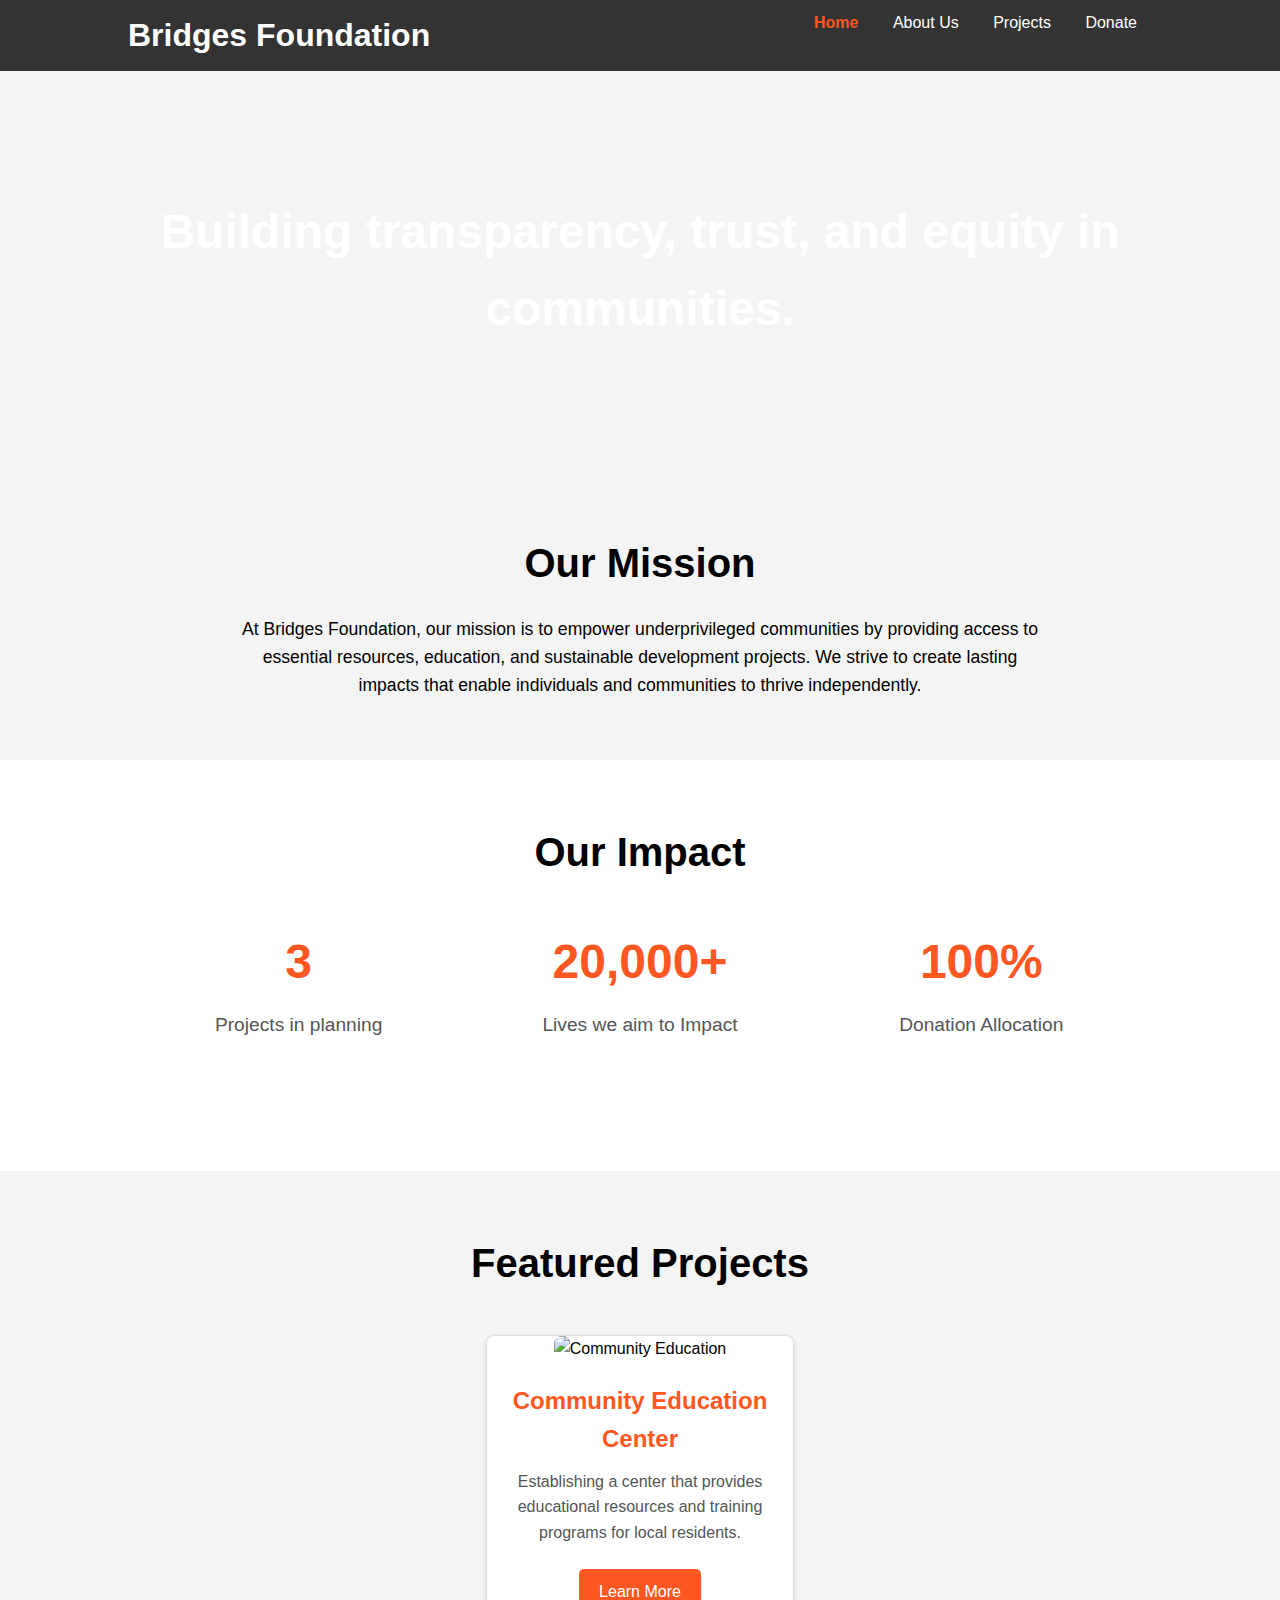
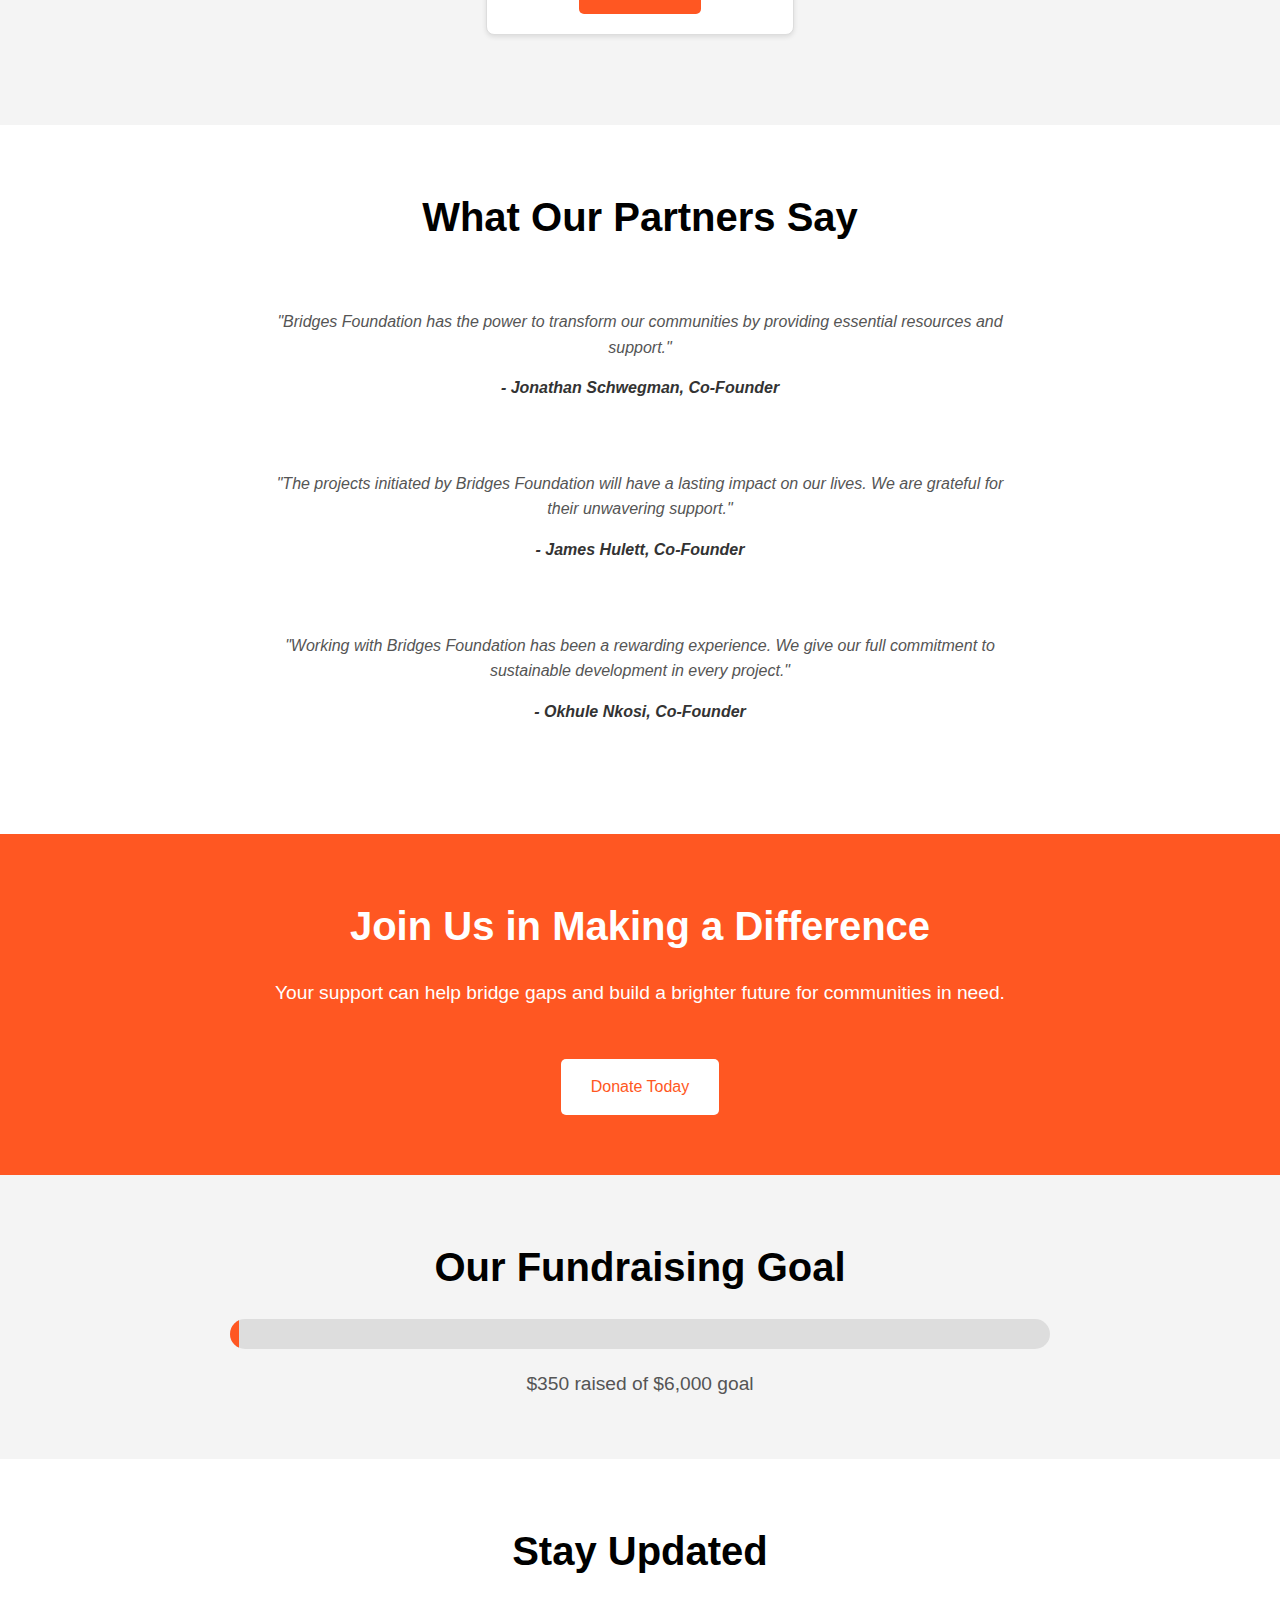
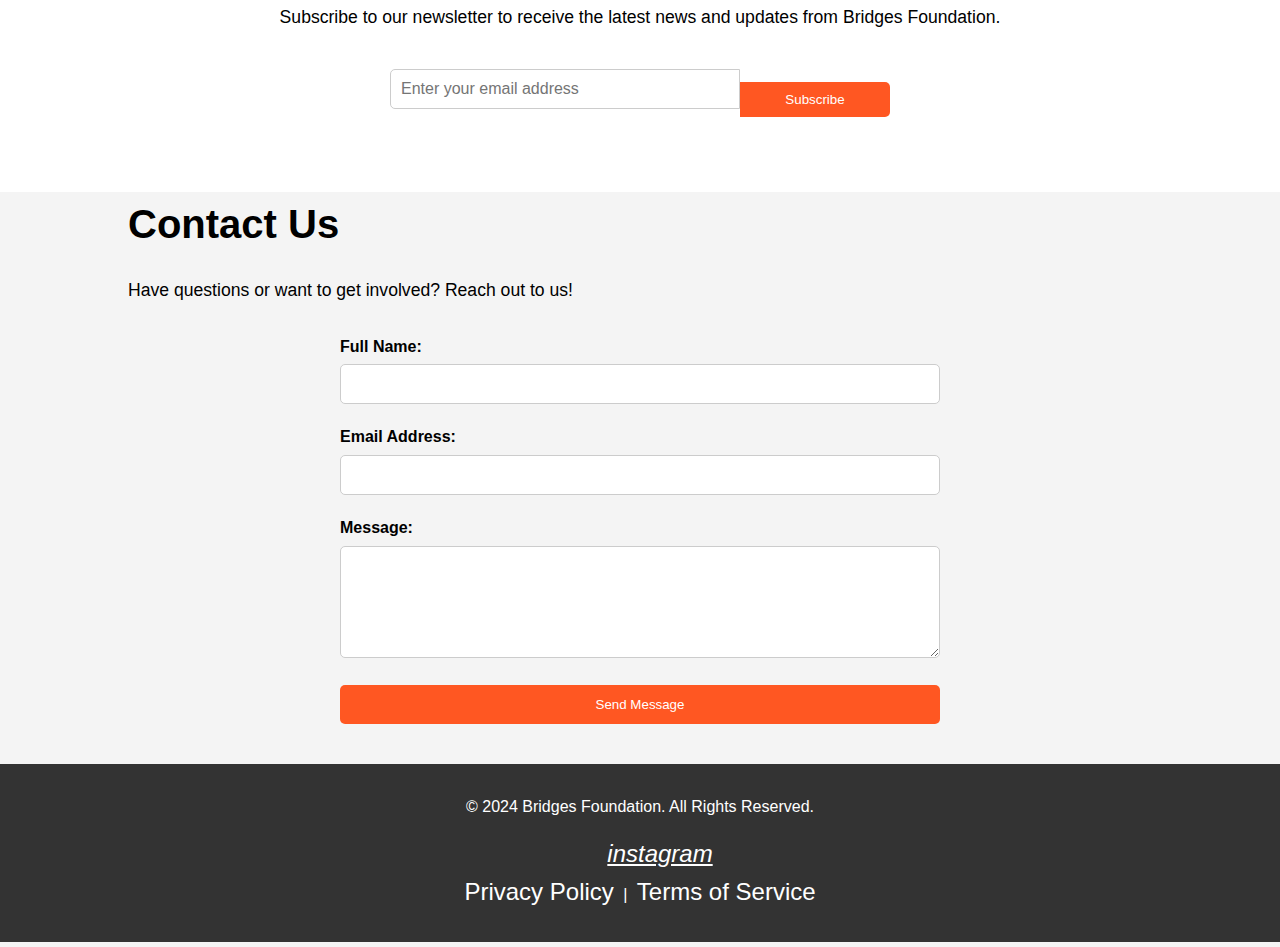
==== index.html @ be3dca0f "Update index.html" ====
<!DOCTYPE html>
<html lang="en">
<head>


    <meta charset="UTF-8">
    <meta name="viewport" content="width=device-width, initial-scale=1.0">
    <title>Bridges Foundation - Empowering Communities</title>
    <link rel="stylesheet" href="style.css">
    <!-- Font Awesome for Icons (Optional) -->
    <link rel="stylesheet" href="https://cdnjs.cloudflare.com/ajax/libs/font-awesome/6.0.0-beta3/css/all.min.css" integrity="sha512-Fo3rlrZj/kTcC3H/aJkQe84D9j3YQ6Mw7N/OngNwd4Kln9ep7P3F1iVz81zjzOwgBW1jOUBjs5iZ+vzRtf2hQA==" crossorigin="anonymous" referrerpolicy="no-referrer" />
    <!-- Stripe.js and PayPal SDK included in existing pages -->
</head>
<body>

    <!-- Header -->
    <header>
        <div class="container">
            <h1>Bridges Foundation</h1>
            <nav>
                <a href="home.html" class="active">Home</a>
                <a href="aboutUs.html">About Us</a>
                <a href="#projects">Projects</a>
                <a href="TheBridgesFoundation.html">Donate</a>
            </nav>
        </div>
    </header>

    <!-- Hero Section -->
     <section class="hero">
    <h1>Building transparency, trust, and equity in communities.</h1>
</section>

    <!-- Mission Statement -->
    <section class="mission">
        <div class="container">
            <h2>Our Mission</h2>
            <p>
                At Bridges Foundation, our mission is to empower underprivileged communities by providing access to essential resources, education, and sustainable development projects. We strive to create lasting impacts that enable individuals and communities to thrive independently.
            </p>
        </div>
    </section>

    <!-- Impact Statistics -->
    <section class="impact">
        <div class="container">
            <h2>Our Impact</h2>
            <div class="impact-statistics">
                <div class="stat">
                    <h3>3</h3>
                    <p>Projects in planning</p>
                </div>
                <div class="stat">
                    <h3>20,000+</h3>
                    <p>Lives we aim to Impact</p>
                </div>
                <div class="stat">
                    <h3>100%</h3>
                    <p>Donation Allocation</p>
                </div>
            </div>
        </div>
    </section>

    <!-- Featured Projects -->
    <section class="projects" id="projects">
        <div class="container">
            <h2>Featured Projects</h2>
            <div class="project-cards">
                <!-- Project 1 -->
               <div class="project-card">
                <img src="github.com/JJBS23456/Bridges-foundation/blob/main/GOPR6146.JPG" alt="Community Education" loading="lazy">
                <h3>Community Education Center</h3>
                <p>
                    Establishing a center that provides educational resources and training programs for local residents.
                </p>
                <a href="community_education.html" class="btn">Learn More</a>
            </div>
            </div>
        </div>
    </section>

    <!-- Testimonials -->
    <section class="testimonials" id="testimonials">
        <div class="container">
            <h2>What Our Partners Say</h2>
            <div class="testimonial-slider">
                <!-- Testimonial 1 -->
                <div class="testimonial">
                    <p>"Bridges Foundation has the power to transform our communities by providing essential resources and support."</p>
                    <h4>- Jonathan Schwegman, Co-Founder</h4>
                </div>
                <!-- Testimonial 2 -->
                <div class="testimonial">
                    <p>"The projects initiated by Bridges Foundation will have a lasting impact on our lives. We are grateful for their unwavering support."</p>
                    <h4>- James Hulett, Co-Founder</h4>
                </div>
                <!-- Testimonial 3 -->
                <div class="testimonial">
                    <p>"Working with Bridges Foundation has been a rewarding experience. We give our full commitment to sustainable development in every project."</p>
                    <h4>- Okhule Nkosi, Co-Founder</h4>
                </div>
            </div>
        </div>
    </section>

    <!-- Call to Action -->
    <section class="cta">
        <div class="container">
            <h2>Join Us in Making a Difference</h2>
            <p>Your support can help bridge gaps and build a brighter future for communities in need.</p>
            <a href="TheBridgesFoundation.html" class="btn">Donate Today</a>
        </div>
    </section>
<!-- Donation Progress Section -->
<section class="donation-progress">
    <div class="container">
        <h2>Our Fundraising Goal</h2>
        <div class="progress-bar">
            <div class="progress" id="progress"></div>
        </div>
        <p><span id="current-amount">$350</span> raised of $6,000 goal</p>
    </div>
</section>
<!-- Newsletter Section -->
<section class="newsletter">
    <div class="container">
        <h2>Stay Updated</h2>
        <p>Subscribe to our newsletter to receive the latest news and updates from Bridges Foundation.</p>
        <form action="subscribe.php" method="POST">
            <div class="form-group">
                <input type="email" name="email" placeholder="Enter your email address" required>
                <button type="submit" class="btn">Subscribe</button>
            </div>
        </form>
    </div>
</section>
<head>
    <!-- Existing head content -->
    <meta name="description" content="Bridges Foundation empowers communities through sustainable development, education, and economic growth. Join us in making a difference.">
    <meta name="keywords" content="Bridges Foundation, non-profit, community development, sustainable projects, donations">
    <!-- ... -->
</head>

    
        </div>
    </footer>
<!-- Contact Section -->
<section class="contact">
    <div class="container">
        <h2>Contact Us</h2>
        <p>Have questions or want to get involved? Reach out to us!</p>
        <form action="contact_process.php" method="POST">
            <div class="form-group">
                <label for="contact-name">Full Name:</label>
                <input type="text" id="contact-name" name="contact_name" required>
            </div>
            <div class="form-group">
                <label for="contact-email">Email Address:</label>
                <input type="email" id="contact-email" name="contact_email" required>
            </div>
            <div class="form-group">
                <label for="contact-message">Message:</label>
                <textarea id="contact-message" name="contact_message" rows="5" required></textarea>
            </div>
            <div class="form-group">
                <button type="submit" class="btn">Send Message</button>
            </div>
        </form>
    </div>
</section>

    <!-- Optional: Include jQuery for Slider (if used) -->
    <script src="https://code.jquery.com/jquery-3.6.0.min.js" 
            integrity="sha256-/xUj+3OJ++vDJb3PJw3vywLkfsW50fWXjrVq0tBjK/A=" 
            crossorigin="anonymous"></script>
    <!-- Optional: Slick Slider for Testimonials -->
    <link rel="stylesheet" type="text/css" href="https://cdn.jsdelivr.net/npm/slick-carousel@1.8.1/slick/slick.css"/>
    <script type="text/javascript" src="https://cdn.jsdelivr.net/npm/slick-carousel@1.8.1/slick/slick.min.js"></script>
    <!-- Your Custom Script -->
    <script src="script.js"></script>
	<footer>
    <div class="container">
        <p>&copy; 2024 Bridges Foundation. All Rights Reserved.</p>
        <div class="social-links">
            <a href="#"><i class="fab fa-facebook-f"></i></a>
            <a href="#"><i class="fab fa-twitter"></i></a>
            <a href="https://www.instagram.com/bridges_foundation1"><i class="fab fa-instagram">instagram</i></a>
			<!-- Footer -->
        <div class="legal-links">
            <a href="privacy.html">Privacy Policy</a> |
            <a href="terms.html">Terms of Service</a>
        </div>
    </div>
</footer>

</body>
</html>
---- style.css ----
* {
    margin: 0;
    padding: 0;
    box-sizing: border-box;
}

body {
    font-family: Arial, sans-serif;
    line-height: 1.6;
    background-color: #f4f4f4;
}

.container {
    width: 80%;
    margin: auto;
}

header {
    background-color: #333;
    color: #fff;
    padding: 10px 0;
}

header h1 {
    display: inline;
}

nav {
    float: right;
}

nav a {
    color: #fff;
    text-decoration: none;
    padding: 0 15px;
}

/* Hero Section with Background Image */
.hero {
    background: url("main/image_2024-11-11_133158210.png") no-repeat center center/cover;
    height: 400px;
    display: flex;
    align-items: center;
    justify-content: center;
    color: #fff;
    text-align: center;
}

/* Additional styling for hero text */
.hero h1 {
    font-size: 3rem;
    font-weight: bold;
}

.hero p {
    font-size: 1.2rem;
    margin-top: 10px;
}

.hero h2 {
    font-size: 2.5rem;
}

.hero p {
    font-size: 1.2rem;
}

.btn {
   background-color: #ff5722;
    color: white;
    padding: 10px 20px;
    text-decoration: none;
    border-radius: 5px;
    margin-top: 20px;
    display: inline-block;
}

.donation-form {
    background-color: #fff;
    padding: 50px 0;
}

.donation-form h2 {
    text-align: center;
    margin-bottom: 20px;
}

.form-group {
    margin-bottom: 15px;
}

.form-group label {
    display: block;
    margin-bottom: 5px;
}

.form-group input, 
.form-group select {
    width: 100%;
    padding: 10px;
    font-size: 1rem;
    border: 1px solid #ccc;
    border-radius: 5px;
}

footer {
    background-color: #333;
    color: #fff;
    text-align: center;
    padding: 20px 0;
    margin-top: 40px;
}
nav a.active {
    color: #ff5722; /* Example: Highlight active link with a different color */
    font-weight: bold;
	
}

/* Existing styles... */

/* About Us Hero Section */
.about-hero {
    background-image: url('images/about-hero.jpg'); /* Replace with your hero image */
    background-size: cover;
    background-position: center;
    color: #fff;
    padding: 100px 0;
    text-align: center;
}

.about-hero h2 {
    font-size: 2.5rem;
    margin-bottom: 20px;
}

.about-hero p {
    font-size: 1.2rem;
}

/* Mission Section */
.mission {
    padding: 60px 0;
    background-color: #f9f9f9;
}

.mission h2 {
    text-align: center;
    margin-bottom: 20px;
}

.mission p {
    max-width: 800px;
    margin: 0 auto;
    text-align: center;
    line-height: 1.6;
}

/* Team Section */
.team {
    padding: 60px 0;
}

.team h2 {
    text-align: center;
    margin-bottom: 40px;
}

.team-members {
    display: flex;
    justify-content: space-around;
    flex-wrap: wrap;
}

.team-member {
    width: 30%;
    text-align: center;
    margin-bottom: 30px;
}

.team-member img {
    width: 150px;
    height: 150px;
    border-radius: 50%;
    object-fit: cover;
    margin-bottom: 15px;
}

.team-member h3 {
    margin-bottom: 5px;
}

.team-member p {
    color: #555;
}

/* Impact Section */
.impact {
    padding: 60px 0;
    background-color: #f9f9f9;
    text-align: center;
}

.impact h2 {
    margin-bottom: 20px;
}

.impact p {
    max-width: 800px;
    margin: 0 auto 40px auto;
    line-height: 1.6;
}

.impact-statistics {
    display: flex;
    justify-content: space-around;
    flex-wrap: wrap;
}

.stat {
    width: 30%;
    margin-bottom: 20px;
}

.stat h3 {
    font-size: 3rem;
    color: #ff5722;
    margin-bottom: 10px;
}

.stat p {
    font-size: 1.2rem;
    color: #555;
}

/* Get Involved Section */
.get-involved {
    padding: 60px 0;
}

.get-involved h2 {
    text-align: center;
    margin-bottom: 20px;
}

.get-involved p {
    max-width: 800px;
    margin: 0 auto 30px auto;
    text-align: center;
    line-height: 1.6;
}

.get-involved .btn {
    display: inline-block;
    background-color: #ff5722;
    color: #fff;
    padding: 12px 25px;
    text-decoration: none;
    border-radius: 5px;
    transition: background-color 0.3s ease;
}

.get-involved .btn:hover {
    background-color: #e64a19;
}

/* Responsive Design */
@media (max-width: 768px) {
    .team-members, .impact-statistics {
        flex-direction: column;
        align-items: center;
    }

    .team-member, .stat {
        width: 80%;
    }

    .about-hero {
        padding: 60px 0;
    }

    .about-hero h2 {
        font-size: 2rem;
    }

    .mission p, .impact p, .get-involved p {
        padding: 0 20px;
    }
}

/* Testimonials Section */
.testimonials {
    padding: 60px 0;
    background-color: #fff;
}

.testimonials h2 {
    text-align: center;
    margin-bottom: 40px;
}

.testimonial {
    max-width: 800px;
    margin: 0 auto 30px auto;
    text-align: center;
    font-style: italic;
    color: #555;
}

.testimonial h4 {
    margin-top: 15px;
    color: #333;
}

/* Video Introduction Section */
.video-introduction {
    padding: 60px 0;
    background-color: #f9f9f9;
    text-align: center;
}

.video-introduction h2 {
    margin-bottom: 20px;
}

.video-container {
    position: relative;
    padding-bottom: 56.25%; /* 16:9 */
    padding-top: 25px;
    height: 0;
}

.video-container iframe {
    position: absolute;
    top: 0;
    left: 50%;
    transform: translateX(-50%);
    width: 80%;
    height: 100%;
    border: none;
}

/* Timeline Section */
.timeline {
    padding: 60px 0;
}

.timeline h2 {
    text-align: center;
    margin-bottom: 40px;
}

.timeline-container {
    position: relative;
    max-width: 800px;
    margin: 0 auto;
}

.timeline-container::after {
    content: '';
    position: absolute;
    width: 6px;
    background-color: #ff5722;
    top: 0;
    bottom: 0;
    left: 50%;
    margin-left: -3px;
}

.timeline-item {
    padding: 20px 30px;
    position: relative;
    background-color: inherit;
    width: 50%;
}

.timeline-item::after {
    content: '';
    position: absolute;
    width: 25px;
    height: 25px;
    right: -17px;
    background-color: #ff5722;
    border: 4px solid #fff;
    top: 15px;
    border-radius: 50%;
    z-index: 1;
}

.timeline-item.left {
    left: 0;
}

.timeline-item.right {
    left: 50%;
}

.timeline-item.left::before {
    content: " ";
    height: 0;
    position: absolute;
    top: 22px;
    width: 0;
    z-index: 1;
    right: 30px;
    border: medium solid #ff5722;
    border-width: 10px 0 10px 10px;
    border-color: transparent transparent transparent #ff5722;
}

.timeline-item.right::before {
    content: " ";
    height: 0;
    position: absolute;
    top: 22px;
    width: 0;
    z-index: 1;
    left: 30px;
    border: medium solid #ff5722;
    border-width: 10px 10px 10px 0;
    border-color: transparent #ff5722 transparent transparent;
}

.timeline-item .timeline-content {
    padding: 20px 30px;
    background-color: #fff;
    position: relative;
    border-radius: 6px;
}

.timeline-item.left .timeline-content {
    margin-right: 90px;
}

.timeline-item.right .timeline-content {
    margin-left: 90px;
}

.timeline-item h3 {
    margin-top: 0;
    color: #ff5722;
}

.timeline-item p {
    color: #555;
}

/* Responsive Timeline */
@media screen and (max-width: 768px) {
    .timeline-container::after {
        left: 31px;
    }

    .timeline-item {
        width: 100%;
        padding-left: 70px;
        padding-right: 25px;
    }

    .timeline-item.left, .timeline-item.right {
        left: 0;
    }

    .timeline-item.left::before, .timeline-item.right::before {
        left: 60px;
        border: medium solid #ff5722;
        border-width: 10px 10px 10px 0;
        border-color: transparent #ff5722 transparent transparent;
    }

    .timeline-item.left .timeline-content, .timeline-item.right .timeline-content {
        margin: 0;
    }
}

/* Existing styles... */

/* Hero Section */
.hero {
    background-image: url('images/hero-background.jpg'); /* Replace with your hero image */
    background-size: cover;
    background-position: center;
    color: #fff;
    padding: 120px 0;
    text-align: center;
}

.hero .hero-content h2 {
    font-size: 3rem;
    margin-bottom: 20px;
}

.hero .hero-content p {
    font-size: 1.2rem;
    margin-bottom: 30px;
}

.hero .btn {
    background-color: #ff5722;
    color: #fff;
    padding: 15px 30px;
    text-decoration: none;
    border-radius: 5px;
    transition: background-color 0.3s ease;
}

.hero .btn:hover {
    background-color: #e64a19;
}

/* Mission Section */
.mission {
    padding: 60px 0;
    background-color: #f4f4f4;
    text-align: center;
}

.mission h2 {
    font-size: 2.5rem;
    margin-bottom: 20px;
}

.mission p {
    max-width: 800px;
    margin: 0 auto;
    font-size: 1.1rem;
    line-height: 1.6;
}

/* Impact Section */
.impact {
    padding: 60px 0;
    background-color: #fff;
    text-align: center;
}

.impact h2 {
    font-size: 2.5rem;
    margin-bottom: 40px;
}

.impact-statistics {
    display: flex;
    justify-content: space-around;
    flex-wrap: wrap;
}

.stat {
    width: 30%;
    margin-bottom: 30px;
}

.stat h3 {
    font-size: 3rem;
    color: #ff5722;
    margin-bottom: 10px;
}

.stat p {
    font-size: 1.2rem;
    color: #555;
}

/* Projects Section */
.projects {
    padding: 60px 0;
    background-color: #f4f4f4;
    text-align: center;
}

.projects h2 {
    font-size: 2.5rem;
    margin-bottom: 40px;
}

.project-cards {
    display: flex;
    justify-content: space-around;
    flex-wrap: wrap;
}

.project-card {
    background-color: #fff;
    border: 1px solid #ddd;
    border-radius: 8px;
    width: 30%;
    margin-bottom: 30px;
    box-shadow: 0 2px 5px rgba(0,0,0,0.1);
    transition: transform 0.3s ease, box-shadow 0.3s ease;
}

.project-card:hover {
    transform: translateY(-5px);
    box-shadow: 0 4px 10px rgba(0,0,0,0.15);
}

.project-card img {
    width: 100%;
    height: 200px;
    object-fit: cover;
    border-top-left-radius: 8px;
    border-top-right-radius: 8px;
}

.project-card h3 {
    font-size: 1.5rem;
    margin: 20px 0 10px 0;
    color: #ff5722;
}

.project-card p {
    padding: 0 20px;
    font-size: 1rem;
    color: #555;
    height: 80px;
    overflow: hidden;
}

.project-card .btn {
    display: inline-block;
    margin: 20px 0;
    background-color: #ff5722;
    color: #fff;
    padding: 10px 20px;
    text-decoration: none;
    border-radius: 5px;
    transition: background-color 0.3s ease;
}

.project-card .btn:hover {
    background-color: #e64a19;
}

/* Testimonials Section */
.testimonials {
    padding: 60px 0;
    background-color: #fff;
    text-align: center;
}

.testimonials h2 {
    font-size: 2.5rem;
    margin-bottom: 40px;
}

.testimonial-slider {
    max-width: 800px;
    margin: 0 auto;
}

.testimonial {
    padding: 20px;
    font-style: italic;
    color: #555;
}

.testimonial h4 {
    margin-top: 15px;
    color: #333;
}

/* Call to Action Section */
.cta {
    padding: 60px 0;
    background-color: #ff5722;
    color: #fff;
    text-align: center;
}

.cta h2 {
    font-size: 2.5rem;
    margin-bottom: 20px;
}

.cta p {
    font-size: 1.2rem;
    margin-bottom: 30px;
}

.cta .btn {
    background-color: #fff;
    color: #ff5722;
    padding: 15px 30px;
    text-decoration: none;
    border-radius: 5px;
    transition: background-color 0.3s ease, color 0.3s ease;
}

.cta .btn:hover {
    background-color: #e6e6e6;
    color: #e64a19;
}

/* Footer */
footer {
    background-color: #333;
    color: #fff;
    padding: 30px 0;
    text-align: center;
}

footer p {
    margin-bottom: 15px;
}

.social-links a {
    color: #fff;
    margin: 0 10px;
    font-size: 1.2rem;
    transition: color 0.3s ease;
}

.social-links a:hover {
    color: #ff5722;
}

/* Responsive Design */
@media (max-width: 992px) {
    .stat {
        width: 45%;
        margin-bottom: 20px;
    }

    .project-card {
        width: 45%;
    }
}

@media (max-width: 768px) {
    .impact-statistics, .project-cards {
        flex-direction: column;
        align-items: center;
    }

    .stat, .project-card {
        width: 80%;
    }

    .hero .hero-content h2 {
        font-size: 2.5rem;
    }

    .hero .hero-content p {
        font-size: 1rem;
    }
}

@media (max-width: 576px) {
    .stat, .project-card {
        width: 100%;
    }

    .hero {
        padding: 80px 0;
    }

    .hero .hero-content h2 {
        font-size: 2rem;
    }

    .hero .hero-content p {
        font-size: 0.9rem;
    }
}
/* Donation Progress Section */
.donation-progress {
    padding: 60px 0;
    background-color: #f4f4f4;
    text-align: center;
}

.donation-progress h2 {
    font-size: 2.5rem;
    margin-bottom: 20px;
}

.progress-bar {
    width: 80%;
    height: 30px;
    background-color: #ddd;
    margin: 20px auto;
    border-radius: 15px;
    overflow: hidden;
}

.progress {
    height: 100%;
    width: 5.78%; /* Dynamic width based on donations */
    background-color: #ff5722;
    transition: width 0.5s ease;
}

.donation-progress p {
    font-size: 1.2rem;
    color: #555;
}
/* Newsletter Section */
.newsletter {
    padding: 60px 0;
    background-color: #fff;
    text-align: center;
}

.newsletter h2 {
    font-size: 2.5rem;
    margin-bottom: 20px;
}

.newsletter p {
    font-size: 1.1rem;
    margin-bottom: 30px;
}

.newsletter form {
    max-width: 500px;
    margin: 0 auto;
}

.newsletter .form-group {
    display: flex;
    justify-content: center;
    align-items: center;
}

.newsletter .form-group input {
    width: 70%;
    padding: 10px;
    border: 1px solid #ccc;
    border-radius: 5px 0 0 5px;
    font-size: 1rem;
}

.newsletter .form-group button {
    width: 30%;
    padding: 10px;
    border: none;
    background-color: #ff5722;
    color: #fff;
    border-radius: 0 5px 5px 0;
    cursor: pointer;
    transition: background-color 0.3s ease;
}

.newsletter .form-group button:hover {
    background-color: #e64a19;
}
bridges-foundation/
├── index.html
├── about.html
├── thank_you.html
├── cancel.html
├── style.css
├── script.js
├── process_donation.php
├── create_paypal_order.php
├── capture_paypal_order.php
├── contact_process.php
├── subscribe.php
├── images/
│   ├── hero-background.jpg
│   ├── project1.jpg
│   ├── project2.jpg
│   ├── project3.jpg
│   ├── facebook-icon.png
│   ├── twitter-icon.png
│   ├── instagram-icon.png
│   └── ... (other images)
├── composer.json
├── composer.lock
└── vendor/
    └── ... (Composer dependencies)
/* Contact Section */
.contact {
    padding: 60px 0;
    background-color: #f4f4f4;
    text-align: center;
}

.contact h2 {
    font-size: 2.5rem;
    margin-bottom: 20px;
}

.contact p {
    font-size: 1.1rem;
    margin-bottom: 30px;
}

.contact form {
    max-width: 600px;
    margin: 0 auto;
}

.contact .form-group {
    margin-bottom: 20px;
    text-align: left;
}

.contact .form-group label {
    display: block;
    margin-bottom: 5px;
    font-weight: bold;
}

.contact .form-group input,
.contact .form-group textarea {
    width: 100%;
    padding: 10px;
    border: 1px solid #ccc;
    border-radius: 5px;
    font-size: 1rem;
}

.contact .btn {
    display: block;
    width: 100%;
    padding: 12px;
    background-color: #ff5722;
    color: #fff;
    border: none;
    border-radius: 5px;
    cursor: pointer;
    transition: background-color 0.3s ease;
}

.contact .btn:hover {
    background-color: #e64a19;
}

/* Existing styles... */

/* Hero Section for Project Pages */
.project-hero {
    background-image: url('images/project_hero_background.jpg'); /* Replace with your project-specific hero image */
    background-size: cover;
    background-position: center;
    color: #fff;
    padding: 100px 0;
    text-align: center;
}

.project-hero .hero-content h2 {
    font-size: 2.5rem;
    margin-bottom: 15px;
}

.project-hero .hero-content p {
    font-size: 1.2rem;
}

/* Project Overview Section */
.project-overview {
    padding: 60px 0;
    background-color: #f9f9f9;
    text-align: center;
}

.project-overview h2 {
    font-size: 2rem;
    margin-bottom: 20px;
}

.project-overview p {
    max-width: 800px;
    margin: 0 auto;
    font-size: 1.1rem;
    line-height: 1.6;
}

/* Project Goals Section */
.project-goals {
    padding: 60px 0;
    background-color: #fff;
    text-align: center;
}

.project-goals h2 {
    font-size: 2rem;
    margin-bottom: 20px;
}

.project-goals ul {
    list-style: none;
    padding: 0;
    max-width: 800px;
    margin: 0 auto;
    text-align: left;
}

.project-goals ul li {
    background: url('images/checkmark.svg') no-repeat left center;
    background-size: 20px 20px;
    padding-left: 35px;
    margin-bottom: 15px;
    font-size: 1rem;
    color: #555;
}

/* Project Activities Section */
.project-activities {
    padding: 60px 0;
    background-color: #f4f4f4;
    text-align: center;
}

.project-activities h2 {
    font-size: 2rem;
    margin-bottom: 40px;
}

.activities-list {
    display: flex;
    justify-content: space-around;
    flex-wrap: wrap;
}

.activity {
    width: 45%;
    margin-bottom: 30px;
    text-align: center;
}

.activity i {
    font-size: 3rem;
    color: #ff5722;
    margin-bottom: 15px;
}

.activity h3 {
    font-size: 1.5rem;
    margin-bottom: 10px;
    color: #333;
}

.activity p {
    font-size: 1rem;
    color: #555;
}

/* Project Impact Section */
.project-impact {
    padding: 60px 0;
    background-color: #fff;
    text-align: center;
}

.project-impact h2 {
    font-size: 2rem;
    margin-bottom: 20px;
}

.project-impact p {
    max-width: 800px;
    margin: 0 auto 40px auto;
    font-size: 1.1rem;
    line-height: 1.6;
}

.project-impact-statistics {
    display: flex;
    justify-content: space-around;
    flex-wrap: wrap;
}

.project-impact-statistics .stat {
    width: 30%;
    margin-bottom: 20px;
}

.project-impact-statistics .stat h3 {
    font-size: 3rem;
    color: #ff5722;
    margin-bottom: 10px;
}

.project-impact-statistics .stat p {
    font-size: 1.2rem;
    color: #555;
}

/* Project Gallery Section */
.project-gallery {
    padding: 60px 0;
    background-color: #f4f4f4;
    text-align: center;
}

.project-gallery h2 {
    font-size: 2rem;
    margin-bottom: 40px;
}

.gallery-grid {
    display: grid;
    grid-template-columns: repeat(auto-fit, minmax(250px, 1fr));
    gap: 15px;
}

.gallery-grid img {
    width: 100%;
    height: 200px;
    object-fit: cover;
    border-radius: 8px;
    transition: transform 0.3s ease;
}

.gallery-grid img:hover {
    transform: scale(1.05);
}

/* Project Testimonials Section */
.project-testimonials {
    padding: 60px 0;
    background-color: #fff;
    text-align: center;
}

.project-testimonials h2 {
    font-size: 2rem;
    margin-bottom: 40px;
}

.testimonial-slider .testimonial {
    padding: 20px;
    font-style: italic;
    color: #555;
}

.testimonial-slider .testimonial h4 {
    margin-top: 15px;
    color: #333;
}

/* Project Call to Action Section */
.project-cta {
    padding: 60px 0;
    background-color: #ff5722;
    color: #fff;
    text-align: center;
}

.project-cta h2 {
    font-size: 2.5rem;
    margin-bottom: 20px;
}

.project-cta p {
    font-size: 1.2rem;
    margin-bottom: 30px;
}

.project-cta .btn {
    background-color: #fff;
    color: #ff5722;
    padding: 15px 30px;
    text-decoration: none;
    border-radius: 5px;
    transition: background-color 0.3s ease, color 0.3s ease;
}

.project-cta .btn:hover {
    background-color: #e6e6e6;
    color: #e64a19;
}

/* Responsive Design */
@media (max-width: 992px) {
    .activity {
        width: 100%;
    }

    .project-impact-statistics .stat {
        width: 45%;
    }
}

@media (max-width: 768px) {
    .project-impact-statistics .stat {
        width: 80%;
    }
}

@media (max-width: 576px) {
    .project-impact-statistics .stat {
        width: 100%;
    }
}

/* Donation Progress Section */
.donation-progress {
    padding: 60px 0;
    background-color: #f4f4f4;
    text-align: center;
}

.donation-progress h2 {
    font-size: 2.5rem;
    margin-bottom: 20px;
}

.progress-bar {
    width: 80%;
    height: 30px;
    background-color: #ddd;
    margin: 20px auto;
    border-radius: 15px;
    overflow: hidden;
}

.progress {
    height: 100%;
    width: 1%; /* This will be updated dynamically */
    background-color: #ff5722;
    transition: width 0.5s ease;
}

.donation-progress p {
    font-size: 1.2rem;
    color: #555;
}
/* Existing styles... */

/* Project Hero Section */
.project-hero {
    background-image: url('images/project-hero.jpg'); /* Replace with your project-specific hero image */
    background-size: cover;
    background-position: center;
    color: #fff;
    padding: 120px 0;
    text-align: center;
}

.project-hero .hero-content h2 {
    font-size: 3rem;
    margin-bottom: 20px;
}

.project-hero .hero-content p {
    font-size: 1.2rem;
    margin-bottom: 30px;
}

.project-hero .btn {
    background-color: #ff5722;
    color: #fff;
    padding: 15px 30px;
    text-decoration: none;
    border-radius: 5px;
    transition: background-color 0.3s ease;
}

.project-hero .btn:hover {
    background-color: #e64a19;
}

/* Project Overview Section */
.project-overview {
    padding: 60px 0;
    background-color: #f4f4f4;
    text-align: center;
}

.project-overview h2 {
    font-size: 2.5rem;
    margin-bottom: 20px;
}

.project-overview p {
    max-width: 800px;
    margin: 0 auto;
    font-size: 1.1rem;
    line-height: 1.6;
}

/* Project Goals Section */
.project-goals {
    padding: 60px 0;
    background-color: #fff;
    text-align: center;
}

.project-goals h2 {
    font-size: 2.5rem;
    margin-bottom: 20px;
}

.project-goals ul {
    list-style-type: disc;
    padding-left: 40px;
    max-width: 800px;
    margin: 0 auto;
    text-align: left;
    font-size: 1.1rem;
    line-height: 1.6;
}

/* Project Activities Section */
.project-activities {
    padding: 60px 0;
    background-color: #f4f4f4;
    text-align: center;
}

.project-activities h2 {
    font-size: 2.5rem;
    margin-bottom: 40px;
}

.activities-list {
    display: flex;
    justify-content: space-around;
    flex-wrap: wrap;
}

.activity-item {
    width: 22%;
    margin-bottom: 30px;
    text-align: center;
}

.activity-item i {
    font-size: 3rem;
    color: #ff5722;
    margin-bottom: 15px;
}

.activity-item h3 {
    font-size: 1.5rem;
    margin-bottom: 10px;
}

.activity-item p {
    font-size: 1rem;
    color: #555;
    padding: 0 10px;
}

/* Project Impact Section */
.project-impact {
    padding: 60px 0;
    background-color: #fff;
    text-align: center;
}

.project-impact h2 {
    font-size: 2.5rem;
    margin-bottom: 20px;
}

.project-impact p {
    max-width: 800px;
    margin: 0 auto 40px auto;
    font-size: 1.1rem;
    line-height: 1.6;
}

.project-impact .impact-statistics {
    display: flex;
    justify-content: space-around;
    flex-wrap: wrap;
}

.project-impact .stat {
    width: 30%;
    margin-bottom: 20px;
}

.project-impact .stat h3 {
    font-size: 3rem;
    color: #ff5722;
    margin-bottom: 10px;
}

.project-impact .stat p {
    font-size: 1.2rem;
    color: #555;
}

/* Project Gallery Section */
.project-gallery {
    padding: 60px 0;
    background-color: #f4f4f4;
    text-align: center;
}

.project-gallery h2 {
    font-size: 2.5rem;
    margin-bottom: 40px;
}

.gallery-images {
    display: flex;
    justify-content: space-around;
    flex-wrap: wrap;
}

.gallery-images img {
    width: 45%;
    height: 250px;
    object-fit: cover;
    margin-bottom: 20px;
    border-radius: 8px;
    box-shadow: 0 2px 5px rgba(0,0,0,0.1);
    transition: transform 0.3s ease;
}

.gallery-images img:hover {
    transform: scale(1.05);
}

/* Testimonial Slider Section */
.testimonials {
    padding: 60px 0;
    background-color: #fff;
    text-align: center;
}

.testimonials h2 {
    font-size: 2.5rem;
    margin-bottom: 40px;
}

.testimonial-slider .testimonial {
    padding: 20px;
    font-style: italic;
    color: #555;
}

.testimonial-slider .testimonial h4 {
    margin-top: 15px;
    color: #333;
}

/* Call to Action Section */
.cta {
    padding: 60px 0;
    background-color: #ff5722;
    color: #fff;
    text-align: center;
}

.cta h2 {
    font-size: 2.5rem;
    margin-bottom: 20px;
}

.cta p {
    font-size: 1.2rem;
    margin-bottom: 30px;
}

.cta .btn {
    background-color: #fff;
    color: #ff5722;
    padding: 15px 30px;
    text-decoration: none;
    border-radius: 5px;
    transition: background-color 0.3s ease, color 0.3s ease;
}

.cta .btn:hover {
    background-color: #e6e6e6;
    color: #e64a19;
}

/* Footer */
footer {
    background-color: #333;
    color: #fff;
    padding: 30px 0;
    text-align: center;
}

footer p {
    margin-bottom: 15px;
}

.social-links a {
    color: #fff;
    margin: 0 10px;
    font-size: 1.5rem;
    transition: color 0.3s ease;
}

.social-links a:hover {
    color: #ff5722;
}

.legal-links a {
    color: #fff;
    margin: 0 5px;
    text-decoration: none;
    transition: color 0.3s ease;
}

.legal-links a:hover {
    color: #ff5722;
}

/* Responsive Design */
@media (max-width: 992px) {
    .stat {
        width: 45%;
        margin-bottom: 20px;
    }

    .activity-item {
        width: 45%;
        margin-bottom: 20px;
    }

    .gallery-images img {
        width: 90%;
    }
}

@media (max-width: 768px) {
    .impact-statistics, .activities-list, .gallery-images {
        flex-direction: column;
        align-items: center;
    }

    .stat, .activity-item, .gallery-images img {
        width: 80%;
    }

    .project-hero {
        padding: 80px 0;
    }

    .project-hero .hero-content h2 {
        font-size: 2.5rem;
    }

    .project-hero .hero-content p {
        font-size: 1rem;
    }
}

@media (max-width: 576px) {
    .stat, .activity-item, .gallery-images img {
        width: 100%;
    }

    .project-hero {
        padding: 60px 0;
    }

    .project-hero .hero-content h2 {
        font-size: 2rem;
    }

    .project-hero .hero-content p {
        font-size: 0.9rem;
    }
}
/* Project Hero Section */
.project-hero {
    background-image: url('images/project3/hero.jpg'); /* Replace with your project-specific hero image */
    background-size: cover;
    background-position: center;
    color: #fff;
    padding: 100px 0;
    text-align: center;
}

.project-hero h2 {
    font-size: 3rem;
    margin-bottom: 20px;
}

.project-hero p {
    font-size: 1.2rem;
}

/* Project Overview Section */
.project-overview {
    padding: 60px 0;
    background-color: #f4f4f4;
    text-align: center;
}

.project-overview h2 {
    font-size: 2.5rem;
    margin-bottom: 20px;
}

.project-overview p {
    max-width: 800px;
    margin: 0 auto;
    font-size: 1.1rem;
    line-height: 1.6;
}

/* Project Goals Section */
.project-goals {
    padding: 60px 0;
    background-color: #fff;
    text-align: center;
}

.project-goals h2 {
    font-size: 2.5rem;
    margin-bottom: 20px;
}

.project-goals ul {
    list-style-type: none;
    padding: 0;
    max-width: 800px;
    margin: 0 auto;
    text-align: left;
}

.project-goals ul li {
    font-size: 1.1rem;
    padding: 10px 0;
    position: relative;
}

.project-goals ul li::before {
    content: "\2022";
    color: #ff5722;
    font-weight: bold;
    display: inline-block;
    width: 1em;
    margin-left: -1em;
}

/* Project Implementation Section */
.project-implementation {
    padding: 60px 0;
    background-color: #f4f4f4;
    text-align: center;
}

.project-implementation h2 {
    font-size: 2.5rem;
    margin-bottom: 40px;
}

.implementation-steps {
    display: flex;
    justify-content: space-around;
    flex-wrap: wrap;
}

.step {
    width: 45%;
    margin-bottom: 30px;
    text-align: left;
}

.step h3 {
    font-size: 1.5rem;
    color: #ff5722;
    margin-bottom: 10px;
}

.step p {
    font-size: 1rem;
    color: #555;
    line-height: 1.6;
}

/* Project Impact Section */
.project-impact {
    padding: 60px 0;
    background-color: #fff;
    text-align: center;
}

.project-impact h2 {
    font-size: 2.5rem;
    margin-bottom: 20px;
}

.project-impact p {
    max-width: 800px;
    margin: 0 auto 40px auto;
    font-size: 1.1rem;
    line-height: 1.6;
}

.project-impact .impact-statistics {
    display: flex;
    justify-content: space-around;
    flex-wrap: wrap;
}

.project-impact .stat {
    width: 30%;
    margin-bottom: 20px;
}

.project-impact .stat h3 {
    font-size: 3rem;
    color: #ff5722;
    margin-bottom: 10px;
}

.project-impact .stat p {
    font-size: 1.2rem;
    color: #555;
}

/* Project Gallery Section */
.project-gallery {
    padding: 60px 0;
    background-color: #f4f4f4;
    text-align: center;
}

.project-gallery h2 {
    font-size: 2.5rem;
    margin-bottom: 40px;
}

.gallery-grid {
    display: grid;
    grid-template-columns: repeat(auto-fit, minmax(250px, 1fr));
    gap: 20px;
}

.gallery-item img {
    width: 100%;
    height: 200px;
    object-fit: cover;
    border-radius: 8px;
    transition: transform 0.3s ease;
}

.gallery-item img:hover {
    transform: scale(1.05);
}

/* Project CTA Section */
.project-cta {
    padding: 60px 0;
    background-color: #ff5722;
    color: #fff;
    text-align: center;
}

.project-cta h2 {
    font-size: 2.5rem;
    margin-bottom: 20px;
}

.project-cta p {
    font-size: 1.2rem;
    margin-bottom: 30px;
}

.project-cta .btn {
    background-color: #fff;
    color: #ff5722;
    padding: 15px 30px;
    text-decoration: none;
    border-radius: 5px;
    transition: background-color 0.3s ease, color 0.3s ease;
}

.project-cta .btn:hover {
    background-color: #e6e6e6;
    color: #e64a19;
}

/* Responsive Design for Project Page */
@media (max-width: 768px) {
    .step {
        width: 80%;
    }

    .project-impact .stat {
        width: 45%;
    }
}

@media (max-width: 576px) {
    .step {
        width: 100%;
    }

    .project-impact .stat {
        width: 100%;
    }
}
/* Accordion Styles */
.accordion {
    max-width: 800px;
    margin: 0 auto;
}

.accordion-item {
    border-bottom: 1px solid #ddd;
}

.accordion-button {
    background-color: #fff;
    color: #333;
    cursor: pointer;
    padding: 15px;
    width: 100%;
    text-align: left;
    border: none;
    outline: none;
    transition: background-color 0.3s ease;
    font-size: 1.1rem;
}

.accordion-button:hover {
    background-color: #f1f1f1;
}

.accordion-content {
    max-height: 0;
    overflow: hidden;
    transition: max-height 0.3s ease;
    padding: 0 15px;
}

.accordion-content p {
    padding: 15px 0;
    color: #555;
}

/* Active Accordion */
.accordion-item.active .accordion-content {
    max-height: 200px; /* Adjust based on content */
}
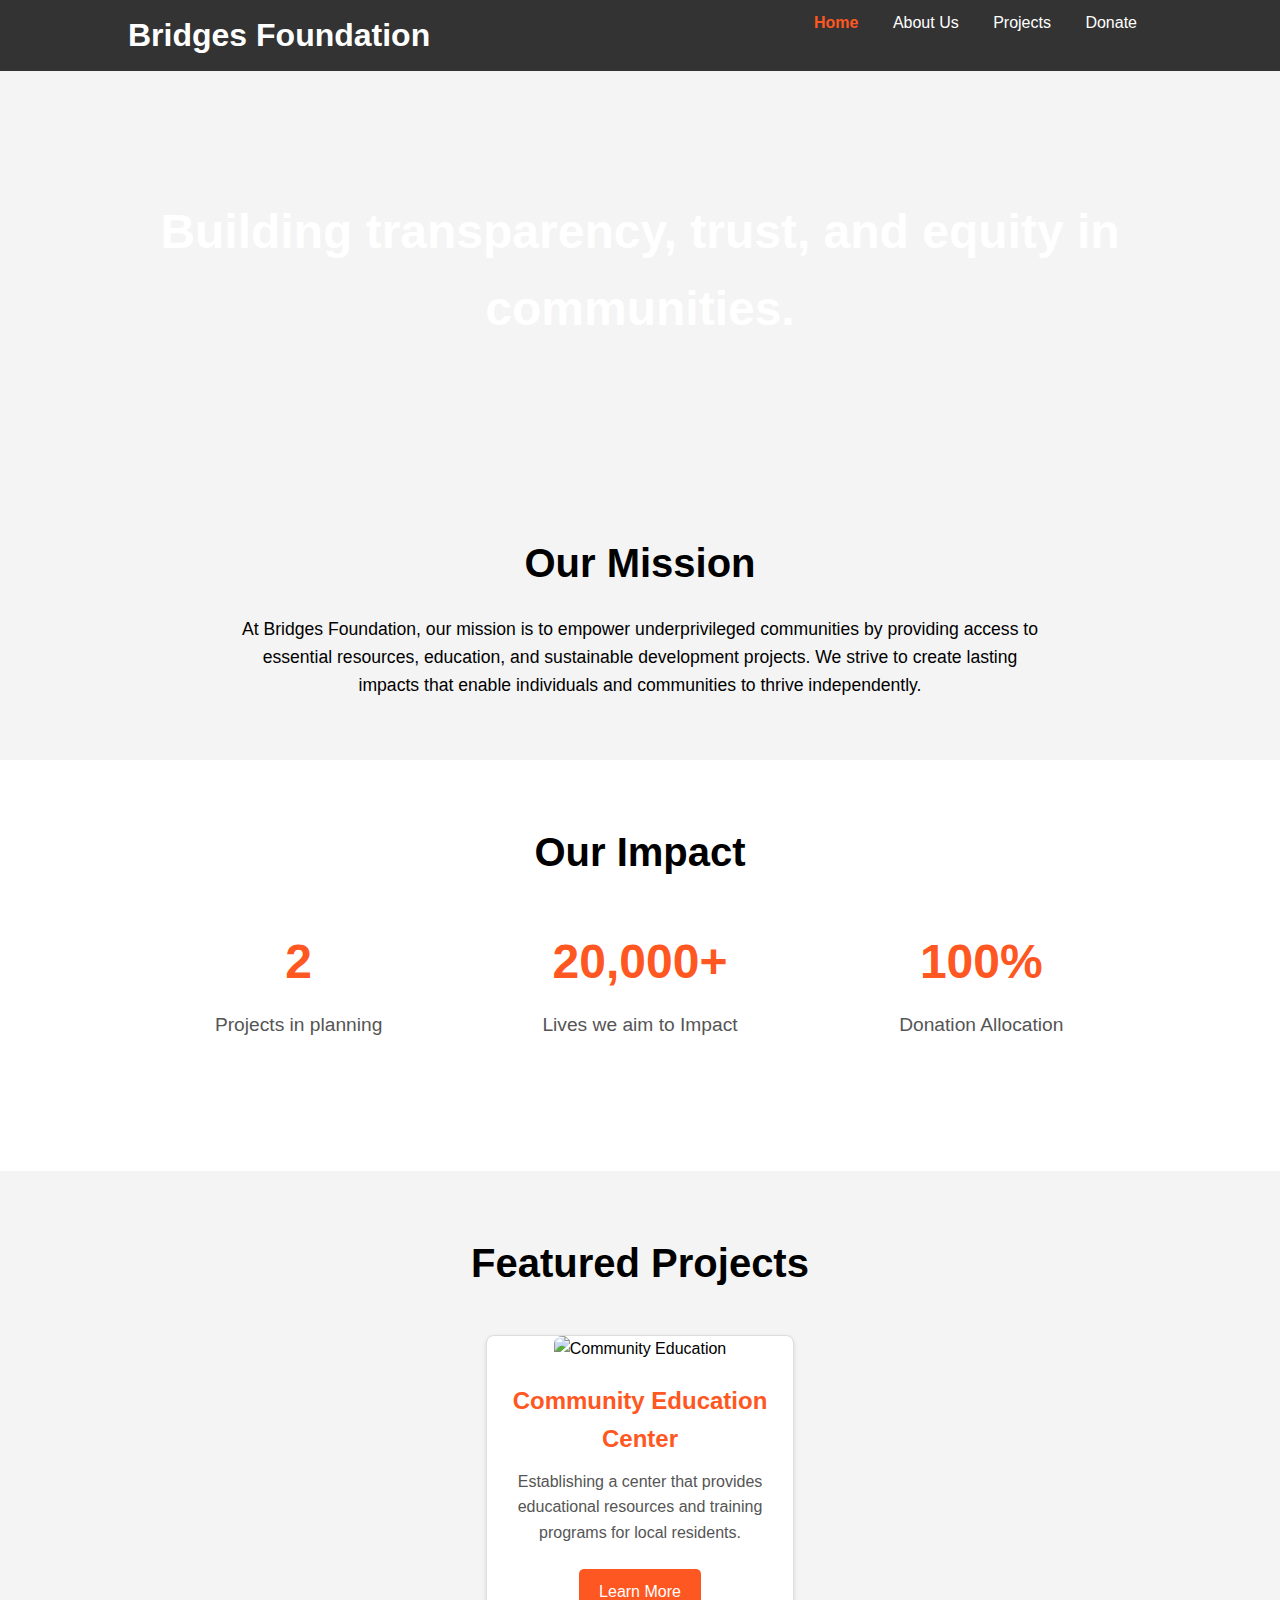
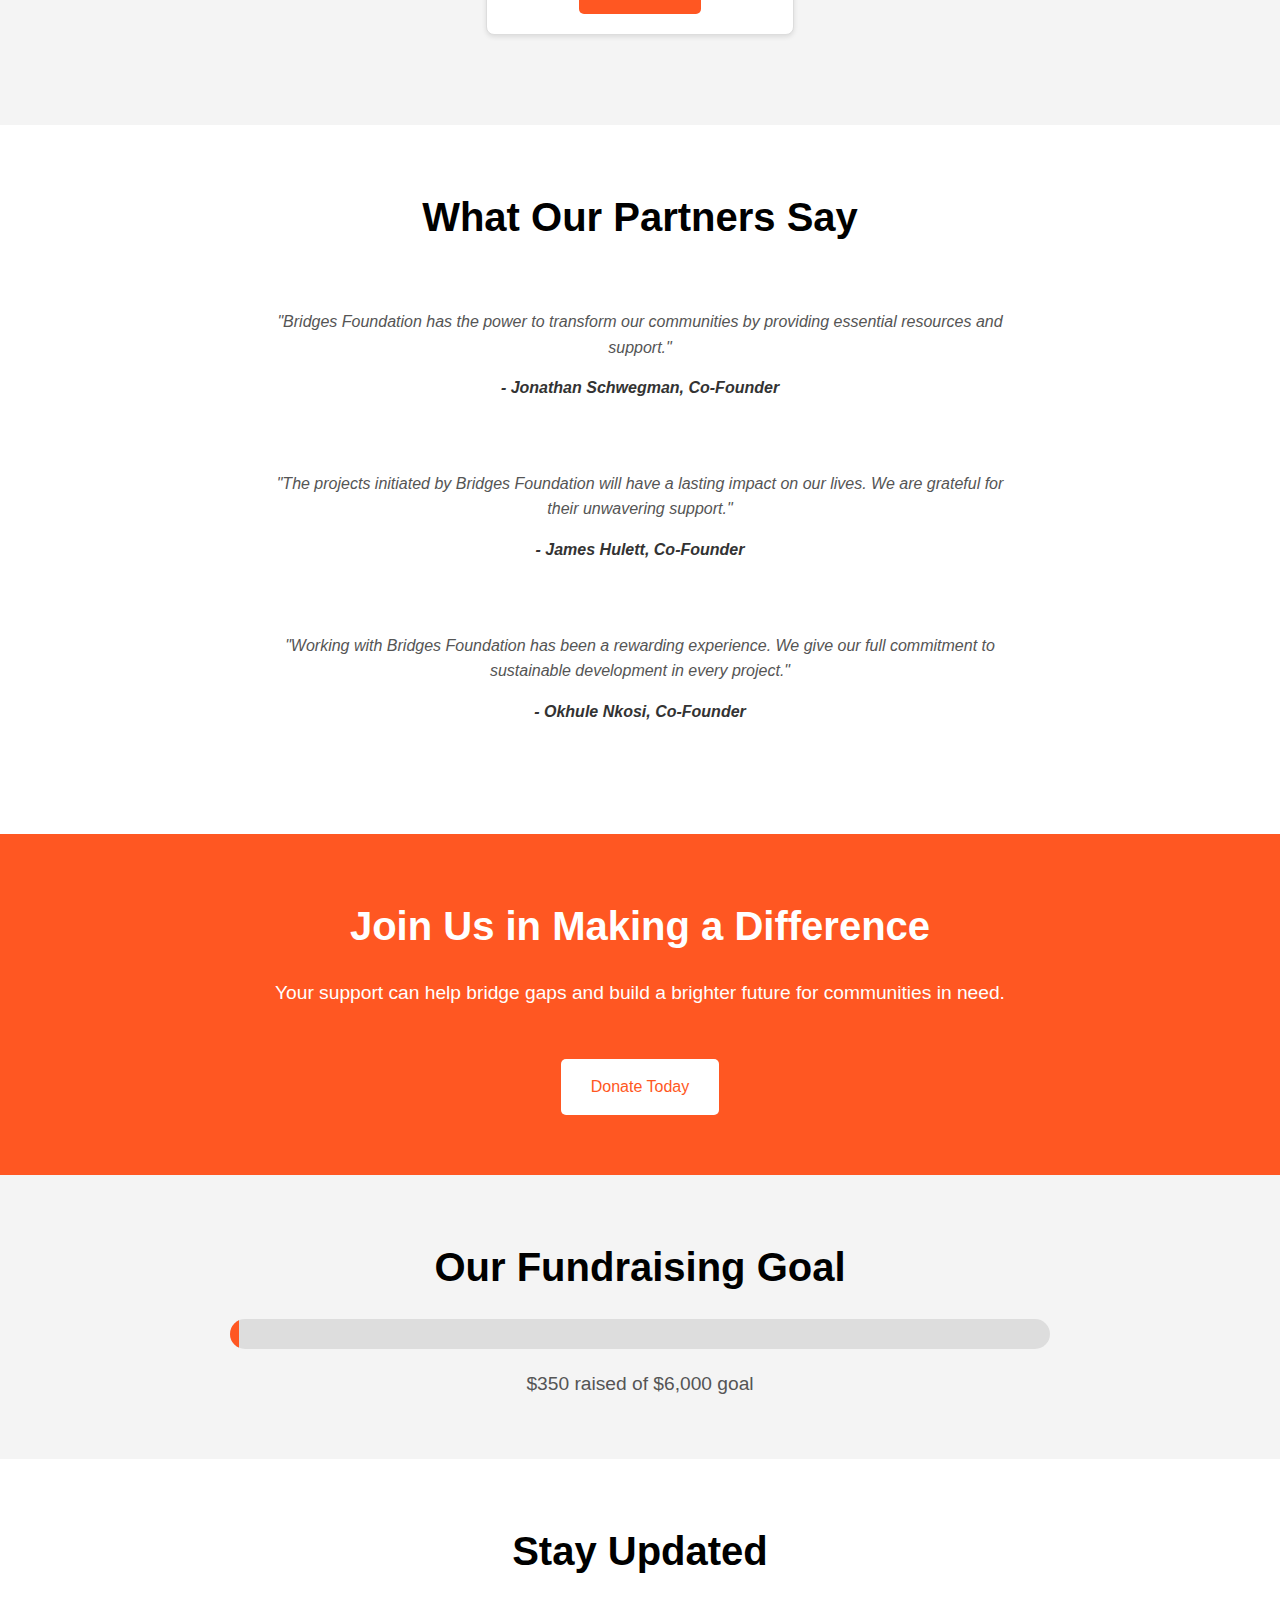
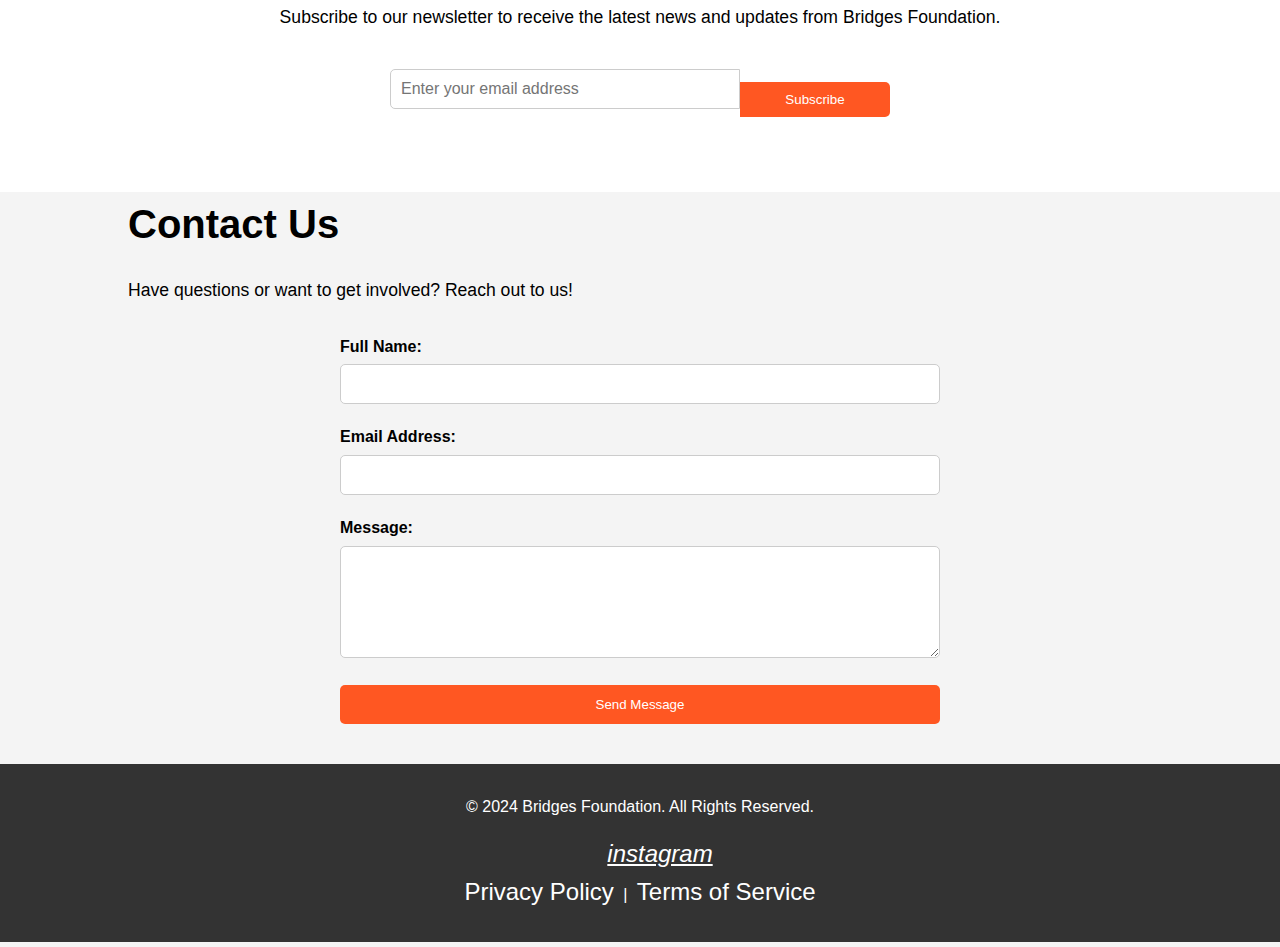
==== commit 97cdbe63: "Update index.html" ====
--- a/index.html
+++ b/index.html
@@ -27,7 +27,7 @@
     </header>
 
     <!-- Hero Section -->
-     <section class="hero">
+     <section class="hero" style="background-image: https://github.com/JJBS23456/Bridges-foundation/blob/main/banner.png?raw=true;">
     <h1>Building transparency, trust, and equity in communities.</h1>
 </section>
 
@@ -47,7 +47,7 @@
             <h2>Our Impact</h2>
             <div class="impact-statistics">
                 <div class="stat">
-                    <h3>3</h3>
+                    <h3>2</h3>
                     <p>Projects in planning</p>
                 </div>
                 <div class="stat">
@@ -69,7 +69,7 @@
             <div class="project-cards">
                 <!-- Project 1 -->
                <div class="project-card">
-                <img src="github.com/JJBS23456/Bridges-foundation/blob/main/GOPR6146.JPG" alt="Community Education" loading="lazy">
+                <img src="https://github.com/JJBS23456/Bridges-foundation/blob/b3548598688976165ea52e38e43a0dcd7dc3841a/GOPR6146.JPG?raw=true" alt="Community Education" loading="lazy">
                 <h3>Community Education Center</h3>
                 <p>
                     Establishing a center that provides educational resources and training programs for local residents.
--- a/style.css
+++ b/style.css
@@ -37,7 +37,7 @@
 
 /* Hero Section with Background Image */
 .hero {
-    background: url("main/image_2024-11-11_133158210.png") no-repeat center center/cover;
+    background: url('https://github.com/JJBS23456/Bridges-foundation/blob/main/banner.png?raw=true') no-repeat center center/cover;
     height: 400px;
     display: flex;
     align-items: center;
@@ -120,7 +120,7 @@
 
 /* About Us Hero Section */
 .about-hero {
-    background-image: url('images/about-hero.jpg'); /* Replace with your hero image */
+    background-image: url('https://github.com/JJBS23456/Bridges-foundation/blob/main/Image.jpg?raw=true'); /* Replace with your hero image */
     background-size: cover;
     background-position: center;
     color: #fff;
@@ -472,41 +472,6 @@
     }
 }
 
-/* Existing styles... */
-
-/* Hero Section */
-.hero {
-    background-image: url('images/hero-background.jpg'); /* Replace with your hero image */
-    background-size: cover;
-    background-position: center;
-    color: #fff;
-    padding: 120px 0;
-    text-align: center;
-}
-
-.hero .hero-content h2 {
-    font-size: 3rem;
-    margin-bottom: 20px;
-}
-
-.hero .hero-content p {
-    font-size: 1.2rem;
-    margin-bottom: 30px;
-}
-
-.hero .btn {
-    background-color: #ff5722;
-    color: #fff;
-    padding: 15px 30px;
-    text-decoration: none;
-    border-radius: 5px;
-    transition: background-color 0.3s ease;
-}
-
-.hero .btn:hover {
-    background-color: #e64a19;
-}
-
 /* Mission Section */
 .mission {
     padding: 60px 0;
@@ -843,31 +808,32 @@
 .newsletter .form-group button:hover {
     background-color: #e64a19;
 }
-bridges-foundation/
-├── index.html
-├── about.html
-├── thank_you.html
-├── cancel.html
-├── style.css
-├── script.js
-├── process_donation.php
-├── create_paypal_order.php
-├── capture_paypal_order.php
-├── contact_process.php
-├── subscribe.php
-├── images/
-│   ├── hero-background.jpg
-│   ├── project1.jpg
-│   ├── project2.jpg
-│   ├── project3.jpg
-│   ├── facebook-icon.png
-│   ├── twitter-icon.png
-│   ├── instagram-icon.png
-│   └── ... (other images)
-├── composer.json
-├── composer.lock
-└── vendor/
-    └── ... (Composer dependencies)
+Bridges-foundation/
+├──main
+   ├── index.html
+   ├── about.html
+   ├── thank_you.html
+   ├── cancel.html
+   ├── style.css
+   ├── script.js
+   ├── process_donation.php
+   ├── create_paypal_order.php
+   ├── capture_paypal_order.php
+   ├── contact_process.php
+   ├── subscribe.php
+   ├── images/
+   │   ├── banner.png
+   │   ├── GOPR6146.JPG
+   │   ├── project2.jpg
+   │   ├── project3.jpg
+   │   ├── facebook-icon.png
+   │   ├── twitter-icon.png
+   │   ├── instagram-icon.png
+   │   └── ... (other images)
+   ├── composer.json
+   ├── composer.lock
+   └── vendor/
+       └── ... (Composer dependencies)
 /* Contact Section */
 .contact {
     padding: 60px 0;
